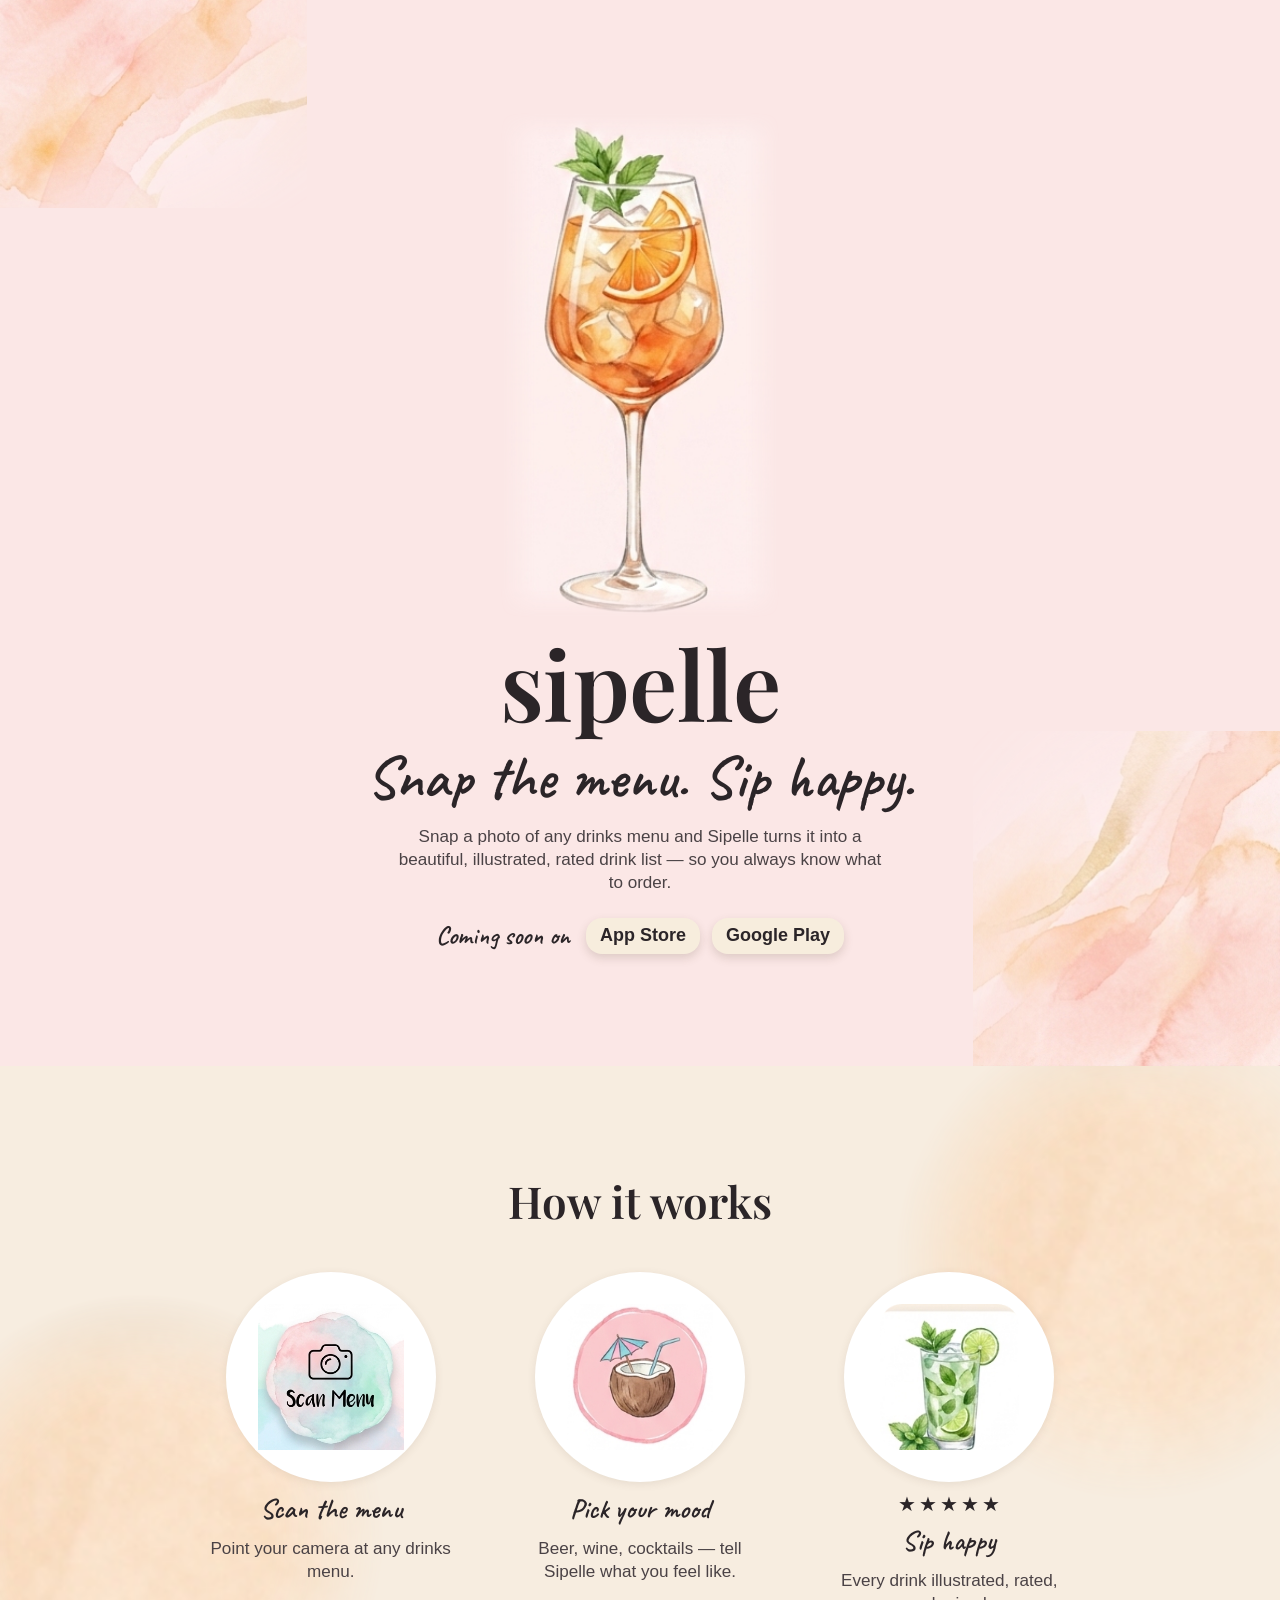
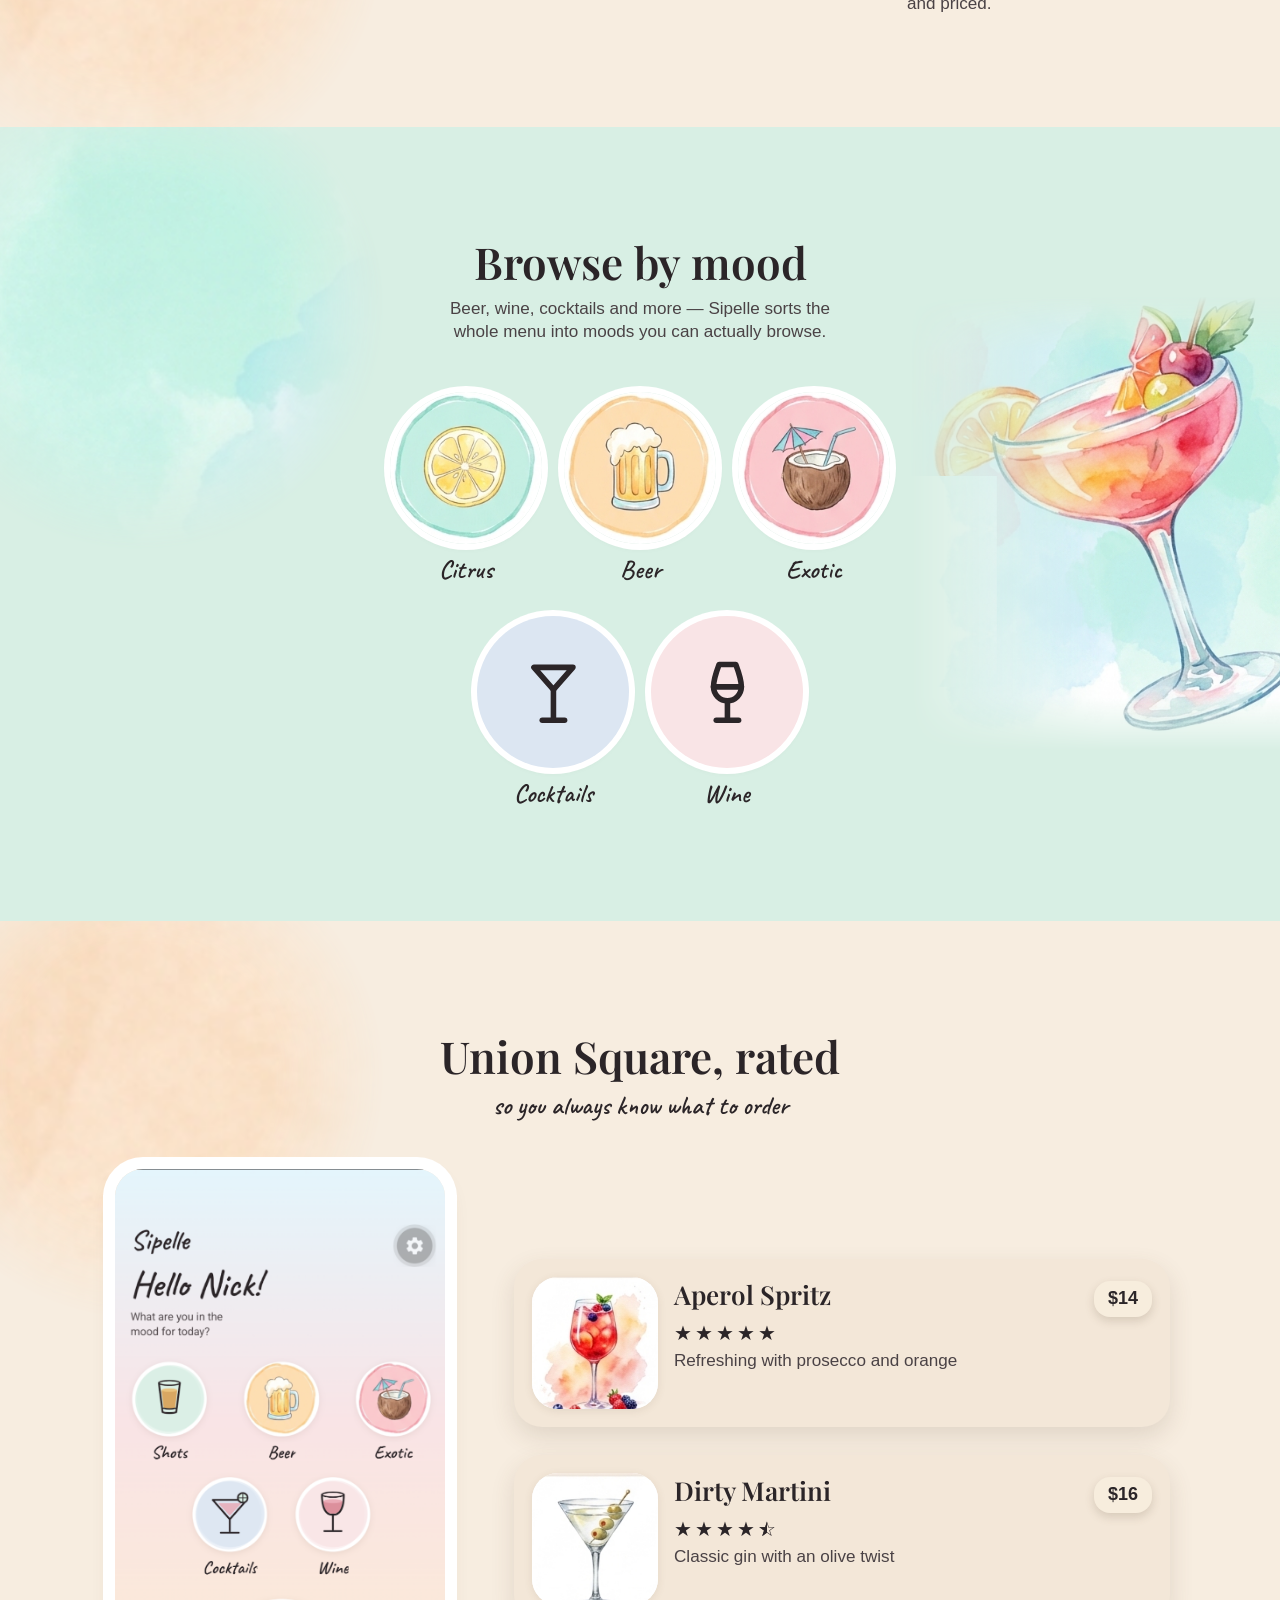
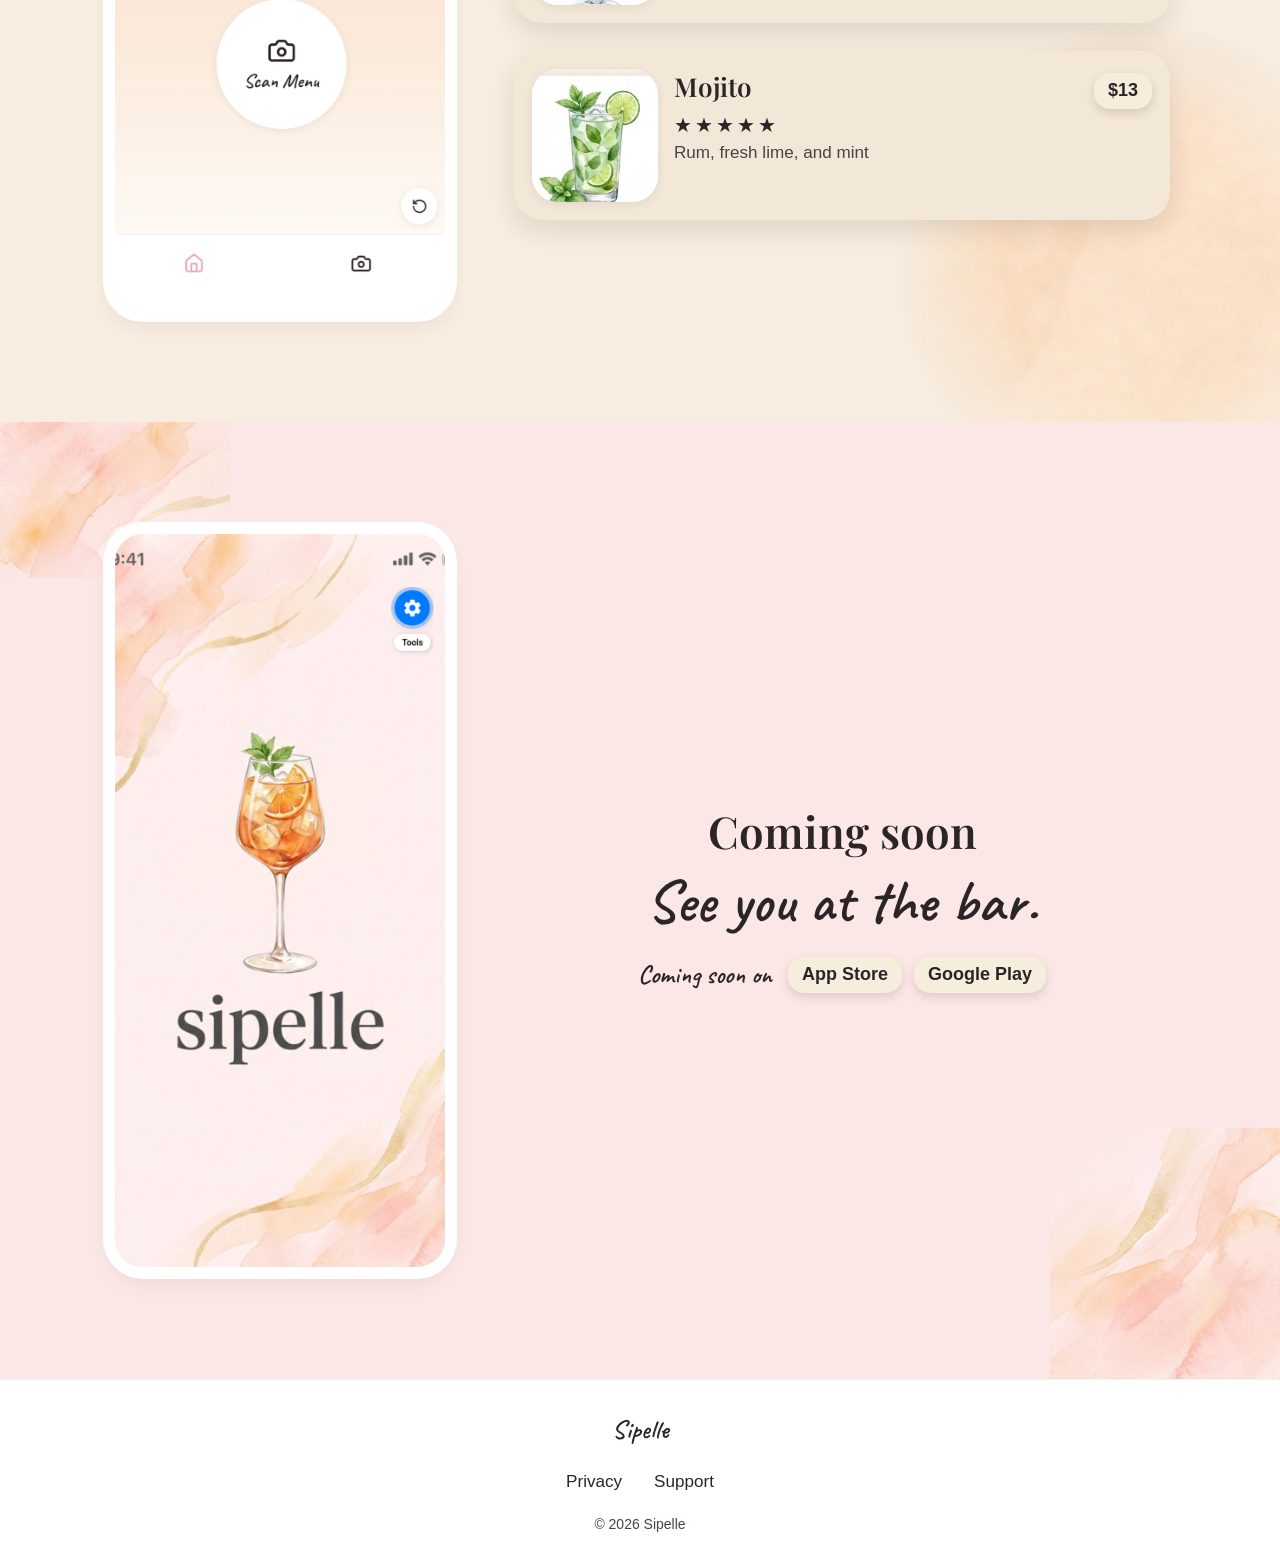
==== index.html @ 36bbdec9 "sipelle website" ====
<!DOCTYPE html>
<html lang="en">
<head>
  <meta charset="utf-8">
  <meta name="viewport" content="width=device-width, initial-scale=1">
  <title>Sipelle — snap the menu, know what to order</title>
  <meta name="description" content="Snap a photo of any drinks menu and Sipelle turns it into a beautiful, illustrated, rated drink list — so you always know what to order.">
  <meta name="theme-color" content="#FBE7E6"><!-- = --wash-splash; meta can't consume CSS vars -->

  <!-- Open Graph -->
  <meta property="og:title" content="Sipelle — snap the menu, know what to order">
  <meta property="og:description" content="Snap a photo of any drinks menu and Sipelle turns it into a beautiful, illustrated, rated drink list — so you always know what to order.">
  <meta property="og:type" content="website">
  <!-- og:image: absolute URL required. Update host after first deploy / custom domain; replace with a real 1200x630 card (follow-up). -->
  <meta property="og:image" content="https://sipelle.app/design-system/assets/splash-full.png">

  <link rel="preconnect" href="https://fonts.googleapis.com">
  <link rel="preconnect" href="https://fonts.gstatic.com" crossorigin>
  <link rel="stylesheet" href="/design-system/styles.css">
  <link rel="stylesheet" href="/site.css">

  <link rel="icon" type="image/png" href="/favicon.png">
  <link rel="apple-touch-icon" href="/apple-touch-icon.png">
</head>
<body>

  <!-- 1 · Hero / splash ---------------------------------------------------- -->
  <header class="section section--splash hero">
    <img class="flourish flourish--tl" src="/design-system/assets/flourish-top-left.png" alt="" aria-hidden="true" width="340" height="230">
    <img class="flourish flourish--br" src="/design-system/assets/flourish-bottom-right.png" alt="" aria-hidden="true" width="308" height="336">
    <div class="content">
      <img class="hero__glass" src="/design-system/assets/splash-spritz-glass.png"
           alt="Watercolor illustration of an Aperol spritz in a wine glass, garnished with orange and mint"
           width="260" height="470" fetchpriority="high" data-rise>
      <h1 class="wordmark" data-rise="1">sipelle</h1>
      <p class="hand hand-xl" data-rise="2">Snap the menu. Sip happy.</p>
      <p class="hero__pitch" data-rise="3">Snap a photo of any drinks menu and Sipelle turns it into a beautiful, illustrated, rated drink list — so you always know what to order.</p>
      <p class="pill-row" data-rise="4">
        <span class="hand">Coming soon on</span>
        <span class="pill">App Store</span>
        <span class="pill">Google Play</span>
      </p>
    </div>
  </header>

  <!-- 2 · How it works ----------------------------------------------------- -->
  <section class="section section--cream" aria-labelledby="how-title">
    <div class="wash-accent wash-accent--results wash-accent--tr" aria-hidden="true"></div>
    <div class="wash-accent wash-accent--results wash-accent--bl" aria-hidden="true"></div>
    <div class="content">
      <div class="section-head">
        <h2 class="section-title" id="how-title">How it works</h2>
      </div>
      <ol class="steps">
        <li class="step">
          <div class="tile tile--round">
            <img src="/design-system/assets/scan-menu-blob.png"
                 alt="Scan Menu — Sipelle's watercolor camera button" width="280" height="280">
          </div>
          <h3>Scan the menu</h3>
          <p>Point your camera at any drinks menu.</p>
        </li>
        <li class="step">
          <div class="tile tile--round">
            <img src="/design-system/assets/category-exotic.png"
                 alt="A watercolor coconut drink" width="196" height="196">
          </div>
          <h3>Pick your mood</h3>
          <p>Beer, wine, cocktails — tell Sipelle what you feel like.</p>
        </li>
        <li class="step">
          <div class="tile tile--round">
            <img src="/design-system/assets/drink-mojito.png"
                 alt="A watercolor mojito" width="168" height="176">
          </div>
          <span class="stars" role="img" aria-label="Rated 5 out of 5 stars">
            <span aria-hidden="true">&#9733;</span><span aria-hidden="true">&#9733;</span><span aria-hidden="true">&#9733;</span><span aria-hidden="true">&#9733;</span><span aria-hidden="true">&#9733;</span>
          </span>
          <h3>Sip happy</h3>
          <p>Every drink illustrated, rated, and priced.</p>
        </li>
      </ol>
    </div>
  </section>

  <!-- 3 · Browse by mood --------------------------------------------------- -->
  <section class="section section--mint" aria-labelledby="mood-title">
    <img class="float-cocktail" src="/design-system/assets/hero-cocktail.png" alt="" aria-hidden="true" width="513" height="570">
    <div class="wash-accent wash-accent--home wash-accent--tl" aria-hidden="true"></div>
    <div class="content">
      <div class="section-head">
        <h2 class="section-title" id="mood-title">Browse by mood</h2>
        <p class="section-intro">Beer, wine, cocktails and more — Sipelle sorts the whole menu into moods you can actually browse.</p>
      </div>
      <ul class="chip-row">
        <li class="chip">
          <img class="chip__art" src="/design-system/assets/category-citrus.png" alt="" aria-hidden="true" width="196" height="196">
          <span class="chip__label">Citrus</span>
        </li>
        <li class="chip">
          <img class="chip__art" src="/design-system/assets/category-beer.png" alt="" aria-hidden="true" width="196" height="196">
          <span class="chip__label">Beer</span>
        </li>
        <li class="chip">
          <img class="chip__art" src="/design-system/assets/category-exotic.png" alt="" aria-hidden="true" width="196" height="196">
          <span class="chip__label">Exotic</span>
        </li>
        <li class="chip chip--css chip--cocktails">
          <span class="chip__art">
            <svg viewBox="0 0 24 24" aria-hidden="true" focusable="false"><path d="M8 22h8"/><path d="M12 11v11"/><path d="m19 3-7 8-7-8Z"/></svg>
          </span>
          <span class="chip__label">Cocktails</span>
        </li>
        <li class="chip chip--css chip--wine">
          <span class="chip__art">
            <svg viewBox="0 0 24 24" aria-hidden="true" focusable="false"><path d="M8 22h8"/><path d="M7 10h10"/><path d="M12 15v7"/><path d="M12 15a5 5 0 0 0 5-5c0-2-.5-4-2-8H9c-1.5 4-2 6-2 8a5 5 0 0 0 5 5Z"/></svg>
          </span>
          <span class="chip__label">Wine</span>
        </li>
      </ul>
    </div>
  </section>

  <!-- 4 · Rated results ---------------------------------------------------- -->
  <section class="section section--cream" aria-labelledby="rated-title">
    <div class="wash-accent wash-accent--results wash-accent--tl" aria-hidden="true"></div>
    <div class="wash-accent wash-accent--results wash-accent--br" aria-hidden="true"></div>
    <div class="content">
      <div class="section-head">
        <h2 class="section-title" id="rated-title">Union Square, rated</h2>
        <p class="hand">so you always know what to order</p>
      </div>
      <div class="duo">
        <figure class="phone">
          <img src="/design-system/screenshots/home_page.png"
               alt="The Sipelle home screen: a warm greeting, five mood categories, and a Scan Menu button"
               width="754" height="1693" loading="lazy">
          <figcaption class="sr-only">Sipelle app home screen</figcaption>
        </figure>
        <ul class="cards">
          <li class="drink-card">
            <img class="drink-card__thumb" src="/design-system/assets/drink-aperol-spritz.png" alt="" width="168" height="176" loading="lazy">
            <div class="drink-card__body">
              <div class="drink-card__head">
                <span class="drink-card__name">Aperol Spritz</span>
                <span class="pill">$14</span>
              </div>
              <span class="stars" role="img" aria-label="Rated 5 out of 5 stars">
                <span aria-hidden="true">&#9733;</span><span aria-hidden="true">&#9733;</span><span aria-hidden="true">&#9733;</span><span aria-hidden="true">&#9733;</span><span aria-hidden="true">&#9733;</span>
              </span>
              <p class="drink-card__desc">Refreshing with prosecco and orange</p>
            </div>
          </li>
          <li class="drink-card">
            <img class="drink-card__thumb" src="/design-system/assets/drink-dirty-martini.png" alt="" width="168" height="176" loading="lazy">
            <div class="drink-card__body">
              <div class="drink-card__head">
                <span class="drink-card__name">Dirty Martini</span>
                <span class="pill">$16</span>
              </div>
              <span class="stars" role="img" aria-label="Rated 4.5 out of 5 stars">
                <span aria-hidden="true">&#9733;</span><span aria-hidden="true">&#9733;</span><span aria-hidden="true">&#9733;</span><span aria-hidden="true">&#9733;</span><span class="star-half" aria-hidden="true"><span class="star-half__base">&#9734;</span><span class="star-half__fill">&#9733;</span></span>
              </span>
              <p class="drink-card__desc">Classic gin with an olive twist</p>
            </div>
          </li>
          <li class="drink-card">
            <img class="drink-card__thumb" src="/design-system/assets/drink-mojito.png" alt="" width="168" height="176" loading="lazy">
            <div class="drink-card__body">
              <div class="drink-card__head">
                <span class="drink-card__name">Mojito</span>
                <span class="pill">$13</span>
              </div>
              <span class="stars" role="img" aria-label="Rated 5 out of 5 stars">
                <span aria-hidden="true">&#9733;</span><span aria-hidden="true">&#9733;</span><span aria-hidden="true">&#9733;</span><span aria-hidden="true">&#9733;</span><span aria-hidden="true">&#9733;</span>
              </span>
              <p class="drink-card__desc">Rum, fresh lime, and mint</p>
            </div>
          </li>
        </ul>
      </div>
    </div>
  </section>

  <!-- 5 · Coming soon ------------------------------------------------------ -->
  <section class="section section--splash" aria-labelledby="soon-title">
    <img class="flourish flourish--tl flourish--sm" src="/design-system/assets/flourish-top-left.png" alt="" aria-hidden="true" width="340" height="230">
    <img class="flourish flourish--br flourish--sm" src="/design-system/assets/flourish-bottom-right.png" alt="" aria-hidden="true" width="308" height="336">
    <div class="content">
      <div class="duo">
        <figure class="phone">
          <img src="/design-system/screenshots/splash_page.png"
               alt="The Sipelle splash screen with the spritz-glass logo and the sipelle wordmark"
               width="760" height="1689" loading="lazy">
          <figcaption class="sr-only">Sipelle app splash screen</figcaption>
        </figure>
        <div class="coming-text">
          <h2 class="section-title" id="soon-title">Coming soon</h2>
          <p class="hand hand-xl">See you at the bar.</p>
          <p class="pill-row">
            <span class="hand">Coming soon on</span>
            <span class="pill">App Store</span>
            <span class="pill">Google Play</span>
          </p>
        </div>
      </div>
    </div>
  </section>

  <!-- 6 · Footer ----------------------------------------------------------- -->
  <footer class="site-footer">
    <span class="site-footer__brand">Sipelle</span>
    <nav aria-label="Footer">
      <a class="pressable" href="/privacy.html">Privacy</a>
      <a class="pressable" href="/support.html">Support</a>
    </nav>
    <p class="site-footer__copy">© 2026 Sipelle</p>
  </footer>

</body>
</html>
---- design-system/styles.css ----
@import "tokens/colors.css";
@import "tokens/typography.css";
@import "tokens/spacing.css";
@import "tokens/effects.css";
---- site.css ----
/* ===========================================================================
   Sipelle — site.css
   Site layer. WEB-NOTES §5 defers breakpoints + fluid type to the site — this
   file is their sanctioned home. Raw `--text-*` tokens are consumed ONLY inside
   the `:root` remap block below; markup uses `--fs-*` exclusively.

   Load order (per page): /design-system/styles.css  THEN  /site.css.
   All color / radius / shadow / spacing come from design-system tokens via
   var(). The only raw literals in this file are `#000` inside mask-image
   feathers and the one cited footer hairline `rgba(0,0,0,0.05)`.
   =========================================================================== */

/* ---------------------------------------------------------------------------
   Fluid type remap + site layout scale.
   The 768px @2x phone tokens are remapped to desktop with clamp(): min anchors
   ≈ @1x per-screen values (reference/README.md), max reached ~1200px, middle
   term uses rem + vw so browser zoom still scales type. Each formula is
   live-linked to its source --text-* token (the only place they may appear).
   --------------------------------------------------------------------------- */
:root {
  --fs-wordmark:   clamp(calc(var(--text-splash-wordmark) * 0.625), 0.82rem + 6.91vw, calc(var(--text-splash-wordmark) * 1.5));      /* 40 → 96 */
  --fs-title:      clamp(calc(var(--text-screen-title) * 0.68),     1.45rem + 1.75vw, var(--text-screen-title));                     /* 30 → 44 */
  --fs-title-sm:   clamp(calc(var(--text-drink-name) * 0.6875),     1.19rem + 0.74vw, calc(var(--text-drink-name) * 0.875));         /* 22 → 28 */
  --fs-hand-xl:    clamp(calc(var(--text-greeting) * 0.5),          1.53rem + 2.96vw, calc(var(--text-greeting) * 0.8333));          /* 36 → 60 */
  --fs-hand:       clamp(calc(var(--text-label) * 0.8333),          1.07rem + 0.74vw, calc(var(--text-label) * 1.0833));             /* 20 → 26 */
  --fs-drink-name: clamp(calc(var(--text-drink-name) * 0.65625),    1.16rem + 0.62vw, calc(var(--text-drink-name) * 0.8125));        /* 21 → 26 */
  --fs-price:      clamp(calc(var(--text-price) * 0.6154),          0.94rem + 0.25vw, calc(var(--text-price) * 0.6923));             /* 16 → 18 */
  --fs-body:       clamp(calc(var(--text-body-size) * 0.82),        0.93rem + 0.19vw, calc(var(--text-body-size) * 0.9));            /* 15.6 → 17.1 (min raised above app 13.5 @1x for web legibility) */
  --fs-small:      clamp(calc(var(--text-body-size) * 0.6842),      0.78rem + 0.12vw, calc(var(--text-body-size) * 0.7368));         /* 13 → 14 */
  --fs-stars:      clamp(16px, 0.88rem + 0.49vw, 20px);                                                                             /* 16 → 20 — no type token; reference/README.md fixes @1x stars at 16px */

  /* Site-layer layout values (new; sanctioned by WEB-NOTES §5). */
  --content-max: 1060px;
  --prose-max: 680px;
  --page-pad: clamp(var(--screen-gutter), 4vw, 48px);
  --section-pad-y: clamp(var(--space-7), 9vw, 112px);
}

/* ---------------------------------------------------------------------------
   Base
   --------------------------------------------------------------------------- */
*, *::before, *::after { box-sizing: border-box; }

html { -webkit-text-size-adjust: 100%; background: var(--wash-cream); }

body {
  margin: 0;
  font-family: var(--font-body);
  font-size: var(--fs-body);
  line-height: var(--leading-body);
  color: var(--ink);
  background: var(--wash-cream);   /* app base (--bg-app); landing sections paint over it, subpages sit on it */
  -webkit-font-smoothing: antialiased;
  text-rendering: optimizeLegibility;
}

img { max-width: 100%; height: auto; display: block; }

a { color: inherit; text-decoration: none; }

h1, h2, h3, p, ol, ul, figure, blockquote { margin: 0; }

:focus-visible { outline: 2px solid var(--ink); outline-offset: 3px; }

.sr-only {
  position: absolute; width: 1px; height: 1px;
  padding: 0; margin: -1px; overflow: hidden;
  clip: rect(0, 0, 0, 0); white-space: nowrap; border: 0;
}

/* ---------------------------------------------------------------------------
   Section shells + decorative accents
   Backgrounds are flat token washes; wash-PNG swatches and corner flourishes
   are absolutely-positioned accents feathered with mask-image (the only place
   a gradient may appear). Content sits above on z-index 1.
   --------------------------------------------------------------------------- */
.section {
  position: relative;
  overflow: hidden;
  padding: var(--section-pad-y) var(--page-pad);
}
.section--splash { background: var(--wash-splash); }
.section--cream  { background: var(--wash-cream); }
.section--mint   { background: var(--wash-mint); }

.content {
  position: relative;
  z-index: 1;
  max-width: var(--content-max);
  margin-inline: auto;
}

/* Painted wash swatches, feathered to a soft blob so no rectangle edge shows. */
.wash-accent {
  position: absolute;
  z-index: 0;
  pointer-events: none;
  width: clamp(280px, 38vw, 540px);
  aspect-ratio: 1;
  background-position: center;
  background-size: cover;
  background-repeat: no-repeat;
  -webkit-mask-image: radial-gradient(closest-side, #000 55%, transparent 100%);
          mask-image: radial-gradient(closest-side, #000 55%, transparent 100%);
}
.wash-accent--home    { background-image: url("/design-system/assets/bg-home-wash.png"); }
.wash-accent--results { background-image: url("/design-system/assets/bg-results-wash.png"); }
.wash-accent--tl { top: -8%;  left: -8%; }
.wash-accent--tr { top: -8%;  right: -8%; }
.wash-accent--bl { bottom: -8%; left: -8%; }
.wash-accent--br { bottom: -8%; right: -8%; }

/* Splash corner flourishes. Corner-anchored mask feather keeps the painted
   streak solid at the outer corner and dissolves the pale inner edge into the
   wash — robust against any tiny PNG/wash colour drift. */
.flourish {
  position: absolute;
  z-index: 0;
  pointer-events: none;
  width: clamp(180px, 24vw, 340px);
  height: auto;
}
.flourish--tl {
  top: 0; left: 0;
  -webkit-mask-image: radial-gradient(140% 140% at 0% 0%, #000 52%, transparent 100%);
          mask-image: radial-gradient(140% 140% at 0% 0%, #000 52%, transparent 100%);
}
.flourish--br {
  bottom: 0; right: 0;
  -webkit-mask-image: radial-gradient(140% 140% at 100% 100%, #000 52%, transparent 100%);
          mask-image: radial-gradient(140% 140% at 100% 100%, #000 52%, transparent 100%);
}
.flourish--sm { width: clamp(140px, 18vw, 260px); }

/* Desktop-only floating cocktail (mint section). hero-cocktail.png carries a
   mint/powder wash slice that tone-matches --wash-mint; the mask feather hides
   its left-edge crop artifacts and the rectangle. */
.float-cocktail {
  display: none;
  position: absolute;
  z-index: 0;
  pointer-events: none;
  top: 50%;
  right: -3%;
  transform: translateY(-50%);
  width: clamp(300px, 32vw, 460px);
  height: auto;
  /* Glass emerges from the right (which bleeds off-screen); the left third of
     hero-cocktail.png — its powder wash slice + white crop artifacts — is faded
     out entirely, and the top/bottom soften into --wash-mint. */
  -webkit-mask-image:
    linear-gradient(to right, transparent 0, #000 48%, #000 100%),
    linear-gradient(to bottom, transparent 0, #000 12%, #000 88%, transparent 100%);
  -webkit-mask-composite: source-in;
          mask-image:
    linear-gradient(to right, transparent 0, #000 48%, #000 100%),
    linear-gradient(to bottom, transparent 0, #000 12%, #000 88%, transparent 100%);
          mask-composite: intersect;
}

/* ---------------------------------------------------------------------------
   Type helpers + section headings
   --------------------------------------------------------------------------- */
.wordmark {
  font-family: var(--font-serif);
  font-weight: 600;
  font-size: var(--fs-wordmark);
  line-height: 1;
  text-transform: lowercase;
  letter-spacing: -0.005em;
  color: var(--ink);
  text-wrap: balance;
}

.hand {
  font-family: var(--font-hand);
  font-weight: 600;
  font-size: var(--fs-hand);
  line-height: 1.15;
  color: var(--ink);
}
.hand-xl { font-size: var(--fs-hand-xl); line-height: 1.05; }

.section-head {
  display: flex;
  flex-direction: column;
  align-items: center;
  gap: var(--space-3);
  max-width: 44ch;
  margin: 0 auto var(--space-7);
  text-align: center;
}
.section-title {
  font-family: var(--font-serif);
  font-weight: 600;
  font-size: var(--fs-title);
  line-height: var(--leading-tight);
  color: var(--ink);
  text-wrap: balance;
}
.section-intro {
  font-size: var(--fs-body);
  line-height: var(--leading-body);
  color: var(--text-body);
  max-width: 46ch;
}

/* ---------------------------------------------------------------------------
   Hero
   --------------------------------------------------------------------------- */
.hero .content {
  display: flex;
  flex-direction: column;
  align-items: center;
  text-align: center;
  gap: var(--space-4);
}
.hero__glass {
  width: clamp(190px, 22vw, 280px);
  /* splash-spritz-glass.png ships a flat #FEEEEE slice ≠ --wash-splash (#FBE7E6);
     feather the edges so no rectangle shows. Horizontal fade is wide (glass is
     centred with margin); vertical fade is slim so the garnish/base stay intact. */
  -webkit-mask-image:
    linear-gradient(to right, transparent 0, #000 13%, #000 87%, transparent 100%),
    linear-gradient(to bottom, transparent 0, #000 6%, #000 94%, transparent 100%);
  -webkit-mask-composite: source-in;
          mask-image:
    linear-gradient(to right, transparent 0, #000 13%, #000 87%, transparent 100%),
    linear-gradient(to bottom, transparent 0, #000 6%, #000 94%, transparent 100%);
          mask-composite: intersect;
}
.hero__pitch {
  max-width: 52ch;
  font-size: var(--fs-body);
  line-height: var(--leading-body);
  color: var(--text-body);
}

/* ---------------------------------------------------------------------------
   Pills (PricePill language) — non-interactive spans, no cursor / no press.
   --------------------------------------------------------------------------- */
.pill {
  display: inline-block;
  background: var(--surface-pill);
  box-shadow: var(--shadow-pill);
  border-radius: var(--radius-pill);
  padding: 8px 14px;                 /* cited: spec-sheet.html PricePill */
  font-family: var(--font-body);
  font-weight: 700;
  font-size: var(--fs-price);
  line-height: 1.1;
  color: var(--ink);
  white-space: nowrap;
}
.pill-row {
  display: flex;
  flex-wrap: wrap;
  align-items: center;
  justify-content: center;
  gap: var(--space-3);
  margin-top: var(--space-2);
}
.pill-row .hand { margin-right: var(--space-1); }

/* ---------------------------------------------------------------------------
   Tiles (white mats)
   --------------------------------------------------------------------------- */
.tile {
  background: var(--surface-tile);
  border-radius: var(--radius-tile);
  box-shadow: var(--shadow-tile);
}
.tile--round {
  border-radius: var(--radius-full);
  width: clamp(160px, 22vw, 210px);
  aspect-ratio: 1;
  display: grid;
  place-items: center;
  padding: var(--space-4);
}
.tile--round img { width: 82%; height: 82%; object-fit: contain; }

/* ---------------------------------------------------------------------------
   Steps ("How it works") — <ol>, 1 col → 3 col at 720px
   --------------------------------------------------------------------------- */
.steps {
  list-style: none;
  padding: 0;
  display: grid;
  grid-template-columns: 1fr;
  gap: var(--space-7);
  max-width: 880px;
  margin-inline: auto;
}
.step {
  display: flex;
  flex-direction: column;
  align-items: center;
  text-align: center;
  gap: var(--space-3);
}
.step h3 {
  font-family: var(--font-hand);
  font-weight: 600;
  font-size: var(--fs-title-sm);
  line-height: 1.1;
  color: var(--ink);
}
.step p {
  font-size: var(--fs-body);
  line-height: var(--leading-body);
  color: var(--text-body);
  max-width: 26ch;
}

/* ---------------------------------------------------------------------------
   Category chips — flex-basis forces exactly 3 per row → 5 items break 3 + 2
   like the real home screen. Painted PNG chips + CSS circle chips share sizing.
   --------------------------------------------------------------------------- */
.chip-row {
  --chip-gap: clamp(12px, 2vw, 22px);
  list-style: none;
  padding: 0;
  margin: 0 auto;
  max-width: 500px;
  display: flex;
  flex-wrap: wrap;
  justify-content: center;
  gap: var(--space-6) var(--chip-gap);
}
.chip {
  flex: 0 0 calc((100% - 2 * var(--chip-gap)) / 3);
  display: flex;
  flex-direction: column;
  align-items: center;
  gap: var(--space-3);
  text-align: center;
}
.chip__art {
  width: 100%;
  aspect-ratio: 1;
  border-radius: var(--radius-full);
  box-shadow: 0 0 0 6px var(--surface-tile), var(--shadow-tile);
}
img.chip__art { object-fit: cover; }
.chip--css .chip__art {
  display: grid;
  place-items: center;
}
.chip--cocktails .chip__art { background: var(--wash-powder); }
.chip--wine .chip__art { background: var(--wash-blush); }
.chip__art svg {
  width: 44%;
  height: 44%;
  fill: none;
  stroke: var(--ink);
  stroke-width: 2;
  stroke-linecap: round;
  stroke-linejoin: round;
}
.chip__label {
  font-family: var(--font-hand);
  font-weight: 600;
  font-size: var(--fs-hand);
  line-height: 1.1;
  color: var(--ink);
}

/* ---------------------------------------------------------------------------
   Stars — glyph technique ported from StarRating.jsx. Half = ☆ base with a
   50%-clipped ★ overlay. Wrapper is role="img"; glyphs are aria-hidden.
   --------------------------------------------------------------------------- */
.stars {
  display: inline-flex;
  gap: 3px;                          /* cited: StarRating letter spacing */
  font-size: var(--fs-stars);
  line-height: 1;
  color: var(--ink);
}
.star-half { position: relative; display: inline-block; }
.star-half__fill {
  position: absolute;
  inset: 0;
  width: 50%;
  overflow: hidden;
}

/* ---------------------------------------------------------------------------
   Drink cards — exact spec-sheet.html pattern. Static (no press).
   --------------------------------------------------------------------------- */
.cards {
  list-style: none;
  padding: 0;
  display: flex;
  flex-direction: column;
  gap: var(--card-gap);
}
.drink-card {
  display: flex;
  gap: var(--space-4);
  align-items: flex-start;
  background: var(--surface-card);
  box-shadow: var(--shadow-card);
  border-radius: var(--radius-card);
  padding: var(--card-padding);
}
.drink-card__thumb {
  flex-shrink: 0;
  width: clamp(104px, 12vw, 126px);  /* cited: reference thumbnail 104 → spec-sheet 126 */
  aspect-ratio: 120 / 126;
  object-fit: cover;
  background: var(--surface-tile);
  border-radius: var(--radius-tile);
  box-shadow: var(--shadow-tile);
}
.drink-card__body {
  flex: 1;
  display: flex;
  flex-direction: column;
  gap: 6px;
  padding-top: 4px;
  min-width: 0;
}
.drink-card__head {
  display: flex;
  align-items: flex-start;
  gap: var(--space-3);
}
.drink-card__name {
  flex: 1;
  font-family: var(--font-serif);
  font-weight: 600;
  font-size: var(--fs-drink-name);
  line-height: var(--leading-tight);
  color: var(--ink);
}
.drink-card__desc {
  font-size: var(--fs-body);
  line-height: var(--leading-body);
  color: var(--text-body);
}

/* ---------------------------------------------------------------------------
   Phone frame — screenshot on a white mat with card radius. No fake bezel.
   --------------------------------------------------------------------------- */
.phone {
  display: flex;
  justify-content: center;
}
.phone img {
  width: clamp(240px, 70vw, 330px);
  border-radius: var(--radius-card);
  box-shadow: 0 0 0 clamp(8px, 1.2vw, 12px) var(--surface-tile), var(--shadow-card);
}

/* ---------------------------------------------------------------------------
   Duo layout (sections 4 + 5)
   --------------------------------------------------------------------------- */
.duo {
  display: grid;
  grid-template-columns: 1fr;
  gap: var(--space-7);
  align-items: center;
}
.coming-text {
  display: flex;
  flex-direction: column;
  align-items: center;
  text-align: center;
  gap: var(--space-4);
}

/* ---------------------------------------------------------------------------
   Press state — real links only.
   --------------------------------------------------------------------------- */
.pressable { transition: transform var(--duration-press) var(--ease-soft); }
.pressable:active { transform: scale(var(--press-scale)); }

/* ---------------------------------------------------------------------------
   Footer (contentinfo) — the one sanctioned hairline in the whole site.
   --------------------------------------------------------------------------- */
.site-footer {
  background: var(--surface-tile);
  border-top: 1px solid rgba(0, 0, 0, 0.05);   /* cited: reference/README.md tab-bar top border */
  min-height: var(--tabbar-height);
  padding: var(--space-6) var(--page-pad);
  display: flex;
  flex-direction: column;
  align-items: center;
  gap: var(--space-3);
  text-align: center;
}
.site-footer__brand {
  font-family: var(--font-hand);
  font-weight: 600;
  font-size: var(--fs-hand);
  color: var(--ink);
}
.site-footer nav {
  display: flex;
  gap: var(--space-4);
}
.site-footer a {
  display: inline-flex;
  align-items: center;
  min-height: var(--tap-min);
  padding: 0 var(--space-2);
  font-size: var(--fs-body);
  color: var(--ink);
}
.site-footer__copy {
  font-size: var(--fs-small);
  color: var(--text-body);
}

/* ---------------------------------------------------------------------------
   Sub-page chrome (privacy / support) — ScreenHeader mirror + prose
   --------------------------------------------------------------------------- */
/* Page wrapper: positioned + clips the .wash-accent bleed (the role .section
   plays on the landing; sub-pages have no .section). */
.subpage { position: relative; overflow: hidden; }

.page-header {
  position: relative;
  padding: var(--space-5) var(--page-pad) var(--space-6);
  text-align: center;
}
.page-header h1 {
  font-family: var(--font-serif);
  font-weight: 600;
  font-size: var(--fs-title);
  line-height: var(--leading-tight);
  color: var(--ink);
}
.back-link {
  position: absolute;
  left: var(--page-pad);
  top: var(--space-4);
  width: var(--tap-min);
  height: var(--tap-min);
  display: inline-flex;
  align-items: center;
  justify-content: center;
}
.back-link svg {
  width: 28px;
  height: 28px;
  fill: none;
  stroke: var(--ink);
  stroke-width: 2;
  stroke-linecap: round;
  stroke-linejoin: round;
}

.prose {
  max-width: var(--prose-max);
  margin: 0 auto;
  padding: 0 var(--page-pad) var(--section-pad-y);
  display: flex;
  flex-direction: column;
  gap: var(--space-5);
}
.prose-card {
  background: var(--surface-card);
  border-radius: var(--radius-card);
  box-shadow: var(--shadow-card);
  padding: clamp(var(--space-5), 4vw, var(--space-7));
  display: flex;
  flex-direction: column;
  gap: var(--space-4);
}
.prose-card h2 {
  font-family: var(--font-serif);
  font-weight: 600;
  font-size: var(--fs-title-sm);
  line-height: var(--leading-tight);
  color: var(--ink);
}
.prose-card p, .prose-card li {
  font-size: var(--fs-body);
  line-height: var(--leading-body);
  color: var(--text-body);
}
.prose-card a { color: var(--ink); text-decoration: underline; text-underline-offset: 3px; }
.prose-card ul { margin: 0; padding-left: 1.2em; display: flex; flex-direction: column; gap: var(--space-2); }
.prose-lead {
  font-size: var(--fs-body);
  line-height: var(--leading-body);
  color: var(--text-body);
}

.draft-note {
  display: inline-flex;
  align-self: flex-start;
  align-items: center;
  gap: var(--space-2);
  background: var(--surface-pill);
  box-shadow: var(--shadow-pill);
  border-radius: var(--radius-pill);
  padding: 8px 14px;
  font-weight: 700;
  font-size: var(--fs-small);
  letter-spacing: 0.08em;
  text-transform: uppercase;
  color: var(--ink);
}

/* ---------------------------------------------------------------------------
   Entrance — fade + 14px rise. Hero only; staggered 0 / 90 / … / 360ms.
   --------------------------------------------------------------------------- */
@keyframes rise {
  from { opacity: 0; transform: translateY(14px); }
  to   { opacity: 1; transform: none; }
}
[data-rise] { animation: rise 480ms var(--ease-soft) both; }
[data-rise="1"] { animation-delay: 90ms; }
[data-rise="2"] { animation-delay: 180ms; }
[data-rise="3"] { animation-delay: 270ms; }
[data-rise="4"] { animation-delay: 360ms; }

/* ---------------------------------------------------------------------------
   Responsive — single breakpoint (WEB-NOTES §5)
   --------------------------------------------------------------------------- */
@media (min-width: 720px) {
  .steps { grid-template-columns: repeat(3, 1fr); }
  .duo {
    grid-template-columns: minmax(260px, 340px) 1fr;
    gap: clamp(var(--space-6), 5vw, 72px);
  }
  .float-cocktail { display: block; }
}

/* ---------------------------------------------------------------------------
   Reduced motion — kills entrance + press everywhere.
   --------------------------------------------------------------------------- */
@media (prefers-reduced-motion: reduce) {
  [data-rise] { animation: none; }
  .pressable { transition: none; }
  .pressable:active { transform: none; }
}
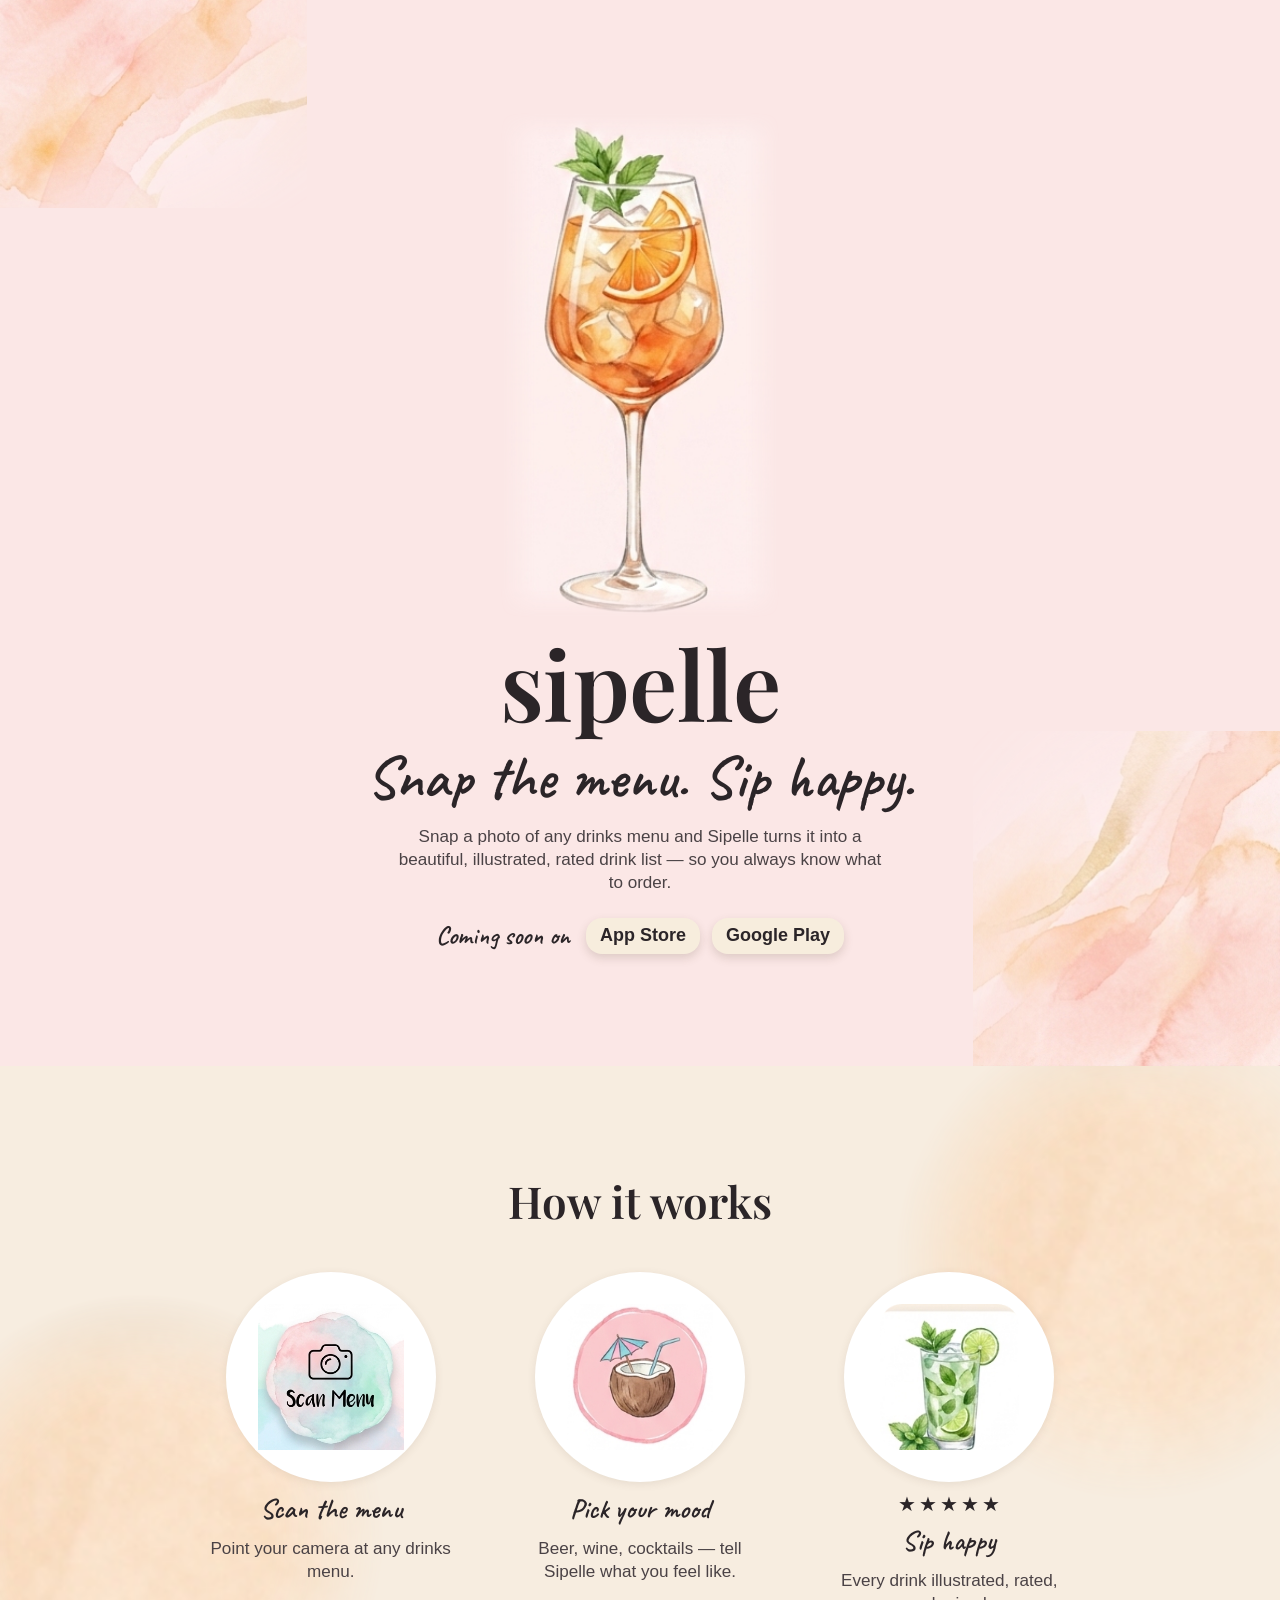
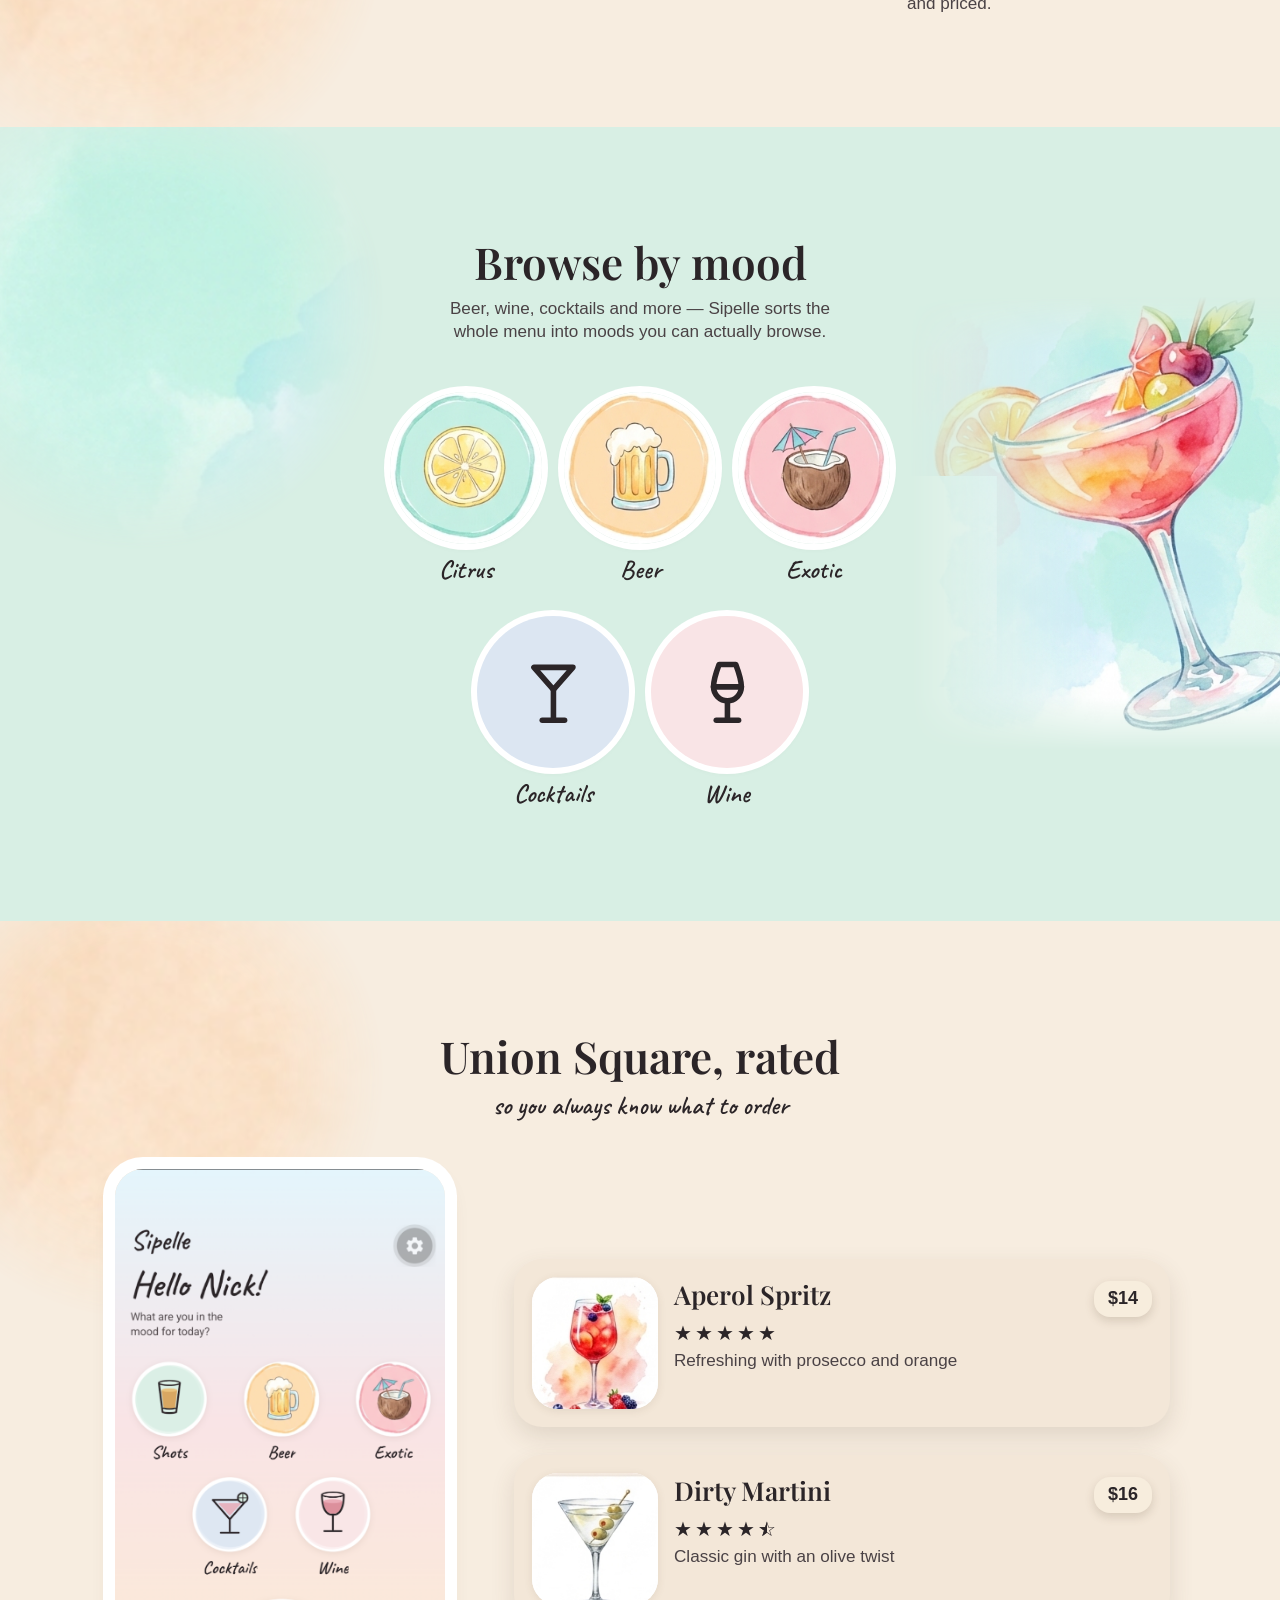
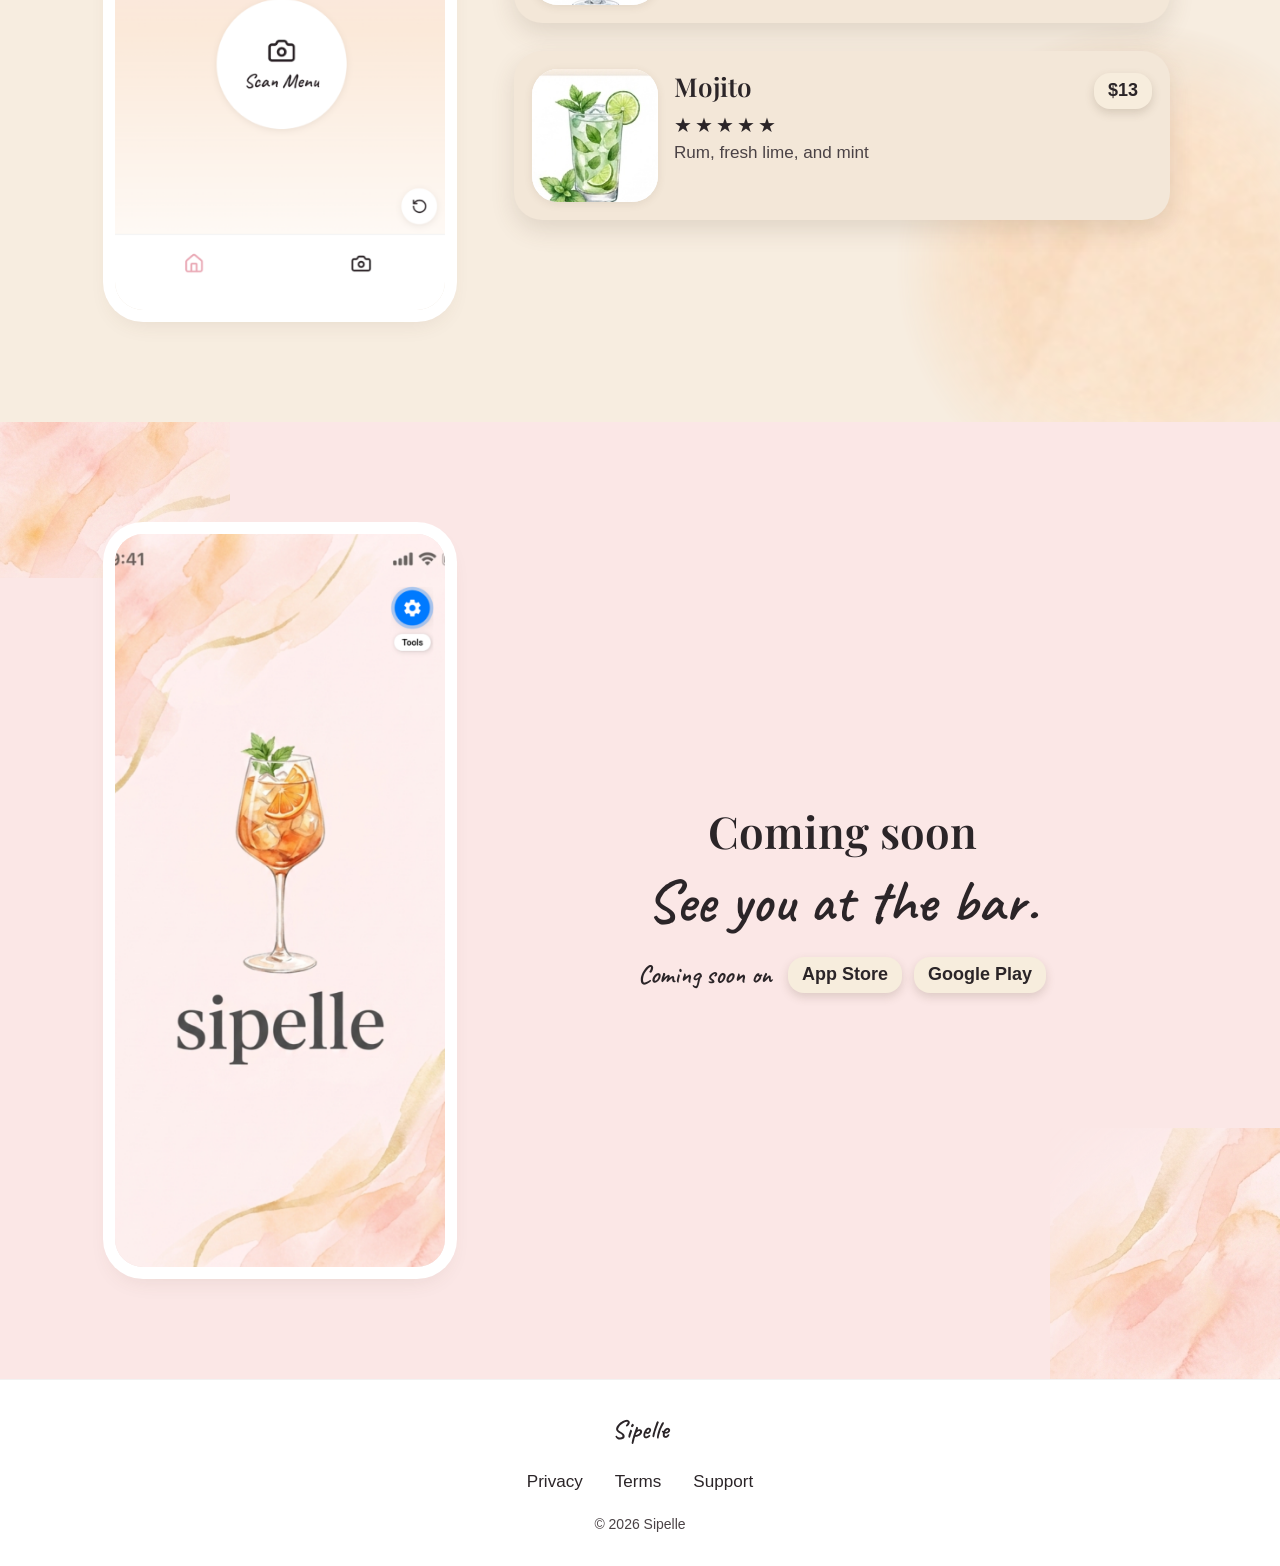
==== commit 8f2b4f1b: "privacy and terms update" ====
--- a/index.html
+++ b/index.html
@@ -212,6 +212,7 @@
     <span class="site-footer__brand">Sipelle</span>
     <nav aria-label="Footer">
       <a class="pressable" href="/privacy.html">Privacy</a>
+      <a class="pressable" href="/terms.html">Terms</a>
       <a class="pressable" href="/support.html">Support</a>
     </nav>
     <p class="site-footer__copy">© 2026 Sipelle</p>
